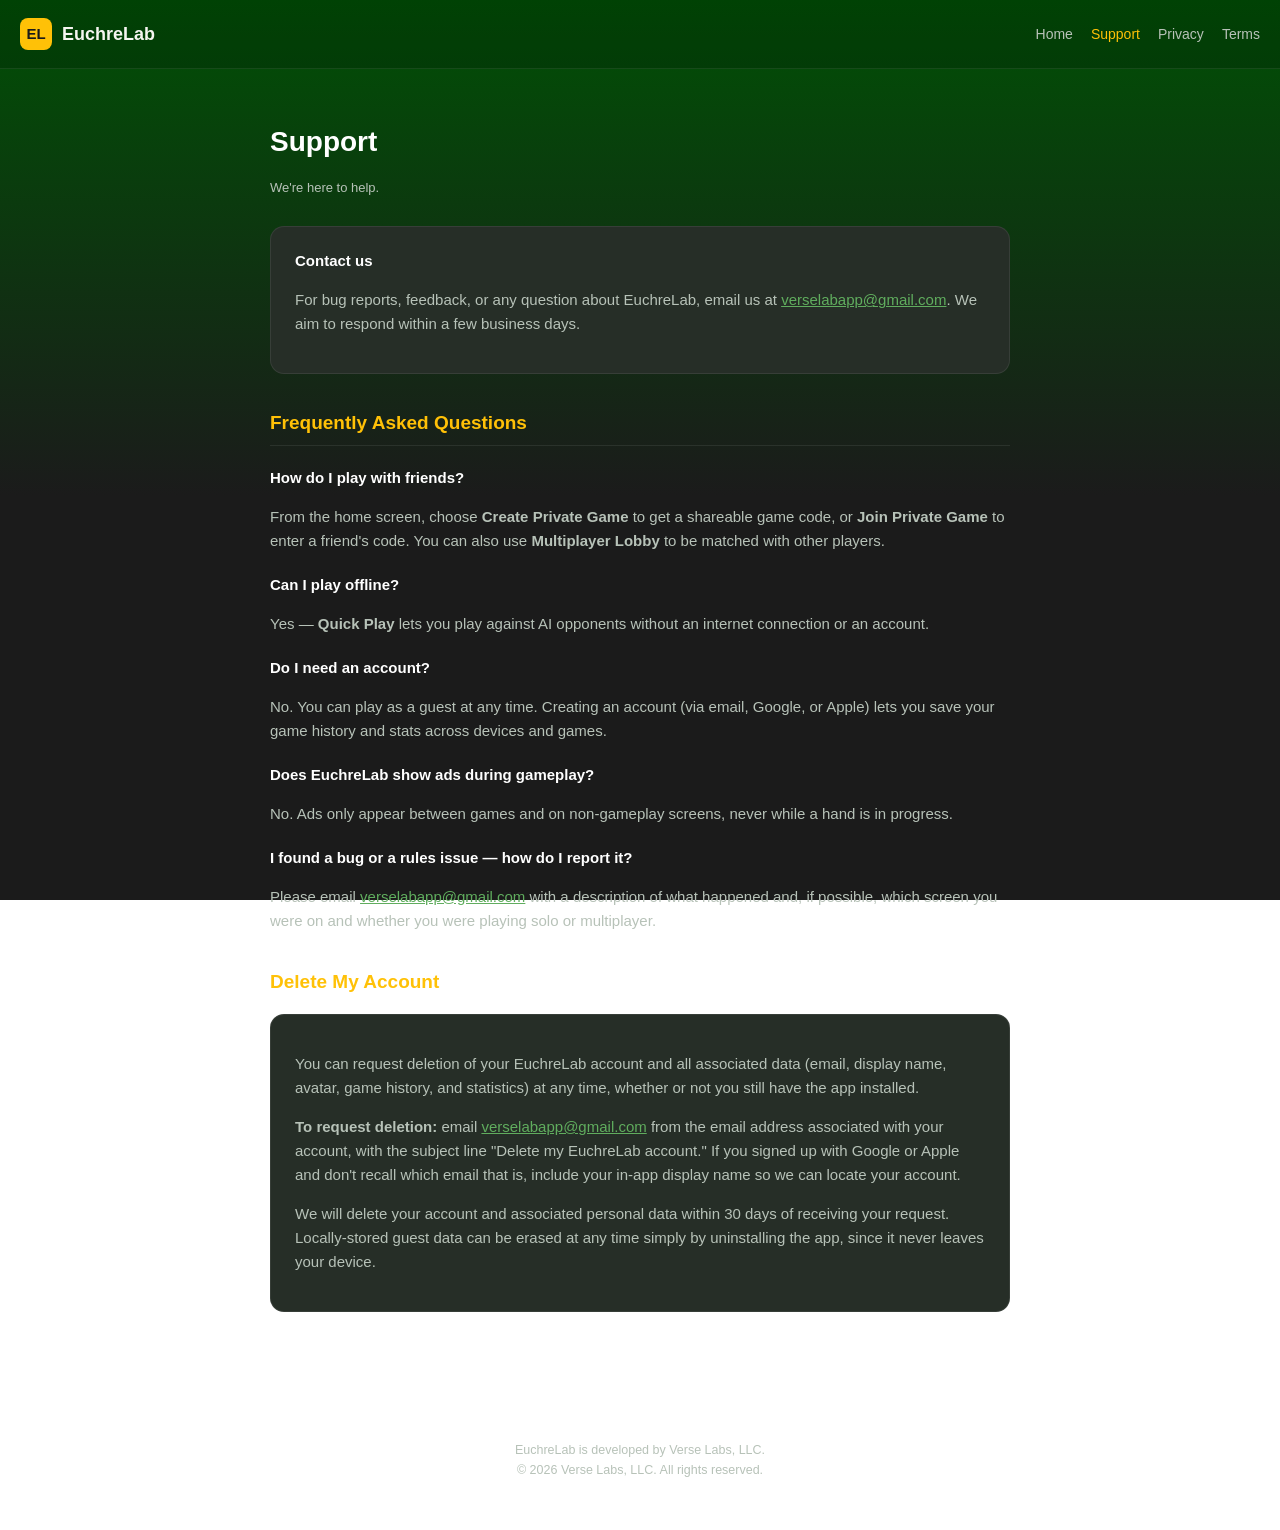
==== support.html @ ef9cb897 "Initial site: home, privacy policy, terms of service, support/account deletion Co-Authored-By: Claud" ====
<!DOCTYPE html>
<html lang="en">
<head>
<meta charset="UTF-8">
<meta name="viewport" content="width=device-width, initial-scale=1.0">
<title>Support — EuchreLab</title>
<meta name="description" content="EuchreLab support, FAQ, and account deletion requests.">
<link rel="stylesheet" href="style.css">
</head>
<body>
<header class="site">
  <a class="brand" href="index.html">
    <span class="logo-badge">EL</span>
    EuchreLab
  </a>
  <nav class="site">
    <a href="index.html">Home</a>
    <a href="support.html" class="active">Support</a>
    <a href="privacy.html">Privacy</a>
    <a href="terms.html">Terms</a>
  </nav>
</header>

<div class="wrap">
  <h1>Support</h1>
  <p class="updated">We're here to help.</p>

  <div class="card">
    <h3 style="margin-top:0;">Contact us</h3>
    <p>For bug reports, feedback, or any question about EuchreLab, email us at <a href="mailto:verselabapp@gmail.com">verselabapp@gmail.com</a>. We aim to respond within a few business days.</p>
  </div>

  <h2>Frequently Asked Questions</h2>

  <h3>How do I play with friends?</h3>
  <p>From the home screen, choose <strong>Create Private Game</strong> to get a shareable game code, or <strong>Join Private Game</strong> to enter a friend's code. You can also use <strong>Multiplayer Lobby</strong> to be matched with other players.</p>

  <h3>Can I play offline?</h3>
  <p>Yes — <strong>Quick Play</strong> lets you play against AI opponents without an internet connection or an account.</p>

  <h3>Do I need an account?</h3>
  <p>No. You can play as a guest at any time. Creating an account (via email, Google, or Apple) lets you save your game history and stats across devices and games.</p>

  <h3>Does EuchreLab show ads during gameplay?</h3>
  <p>No. Ads only appear between games and on non-gameplay screens, never while a hand is in progress.</p>

  <h3>I found a bug or a rules issue — how do I report it?</h3>
  <p>Please email <a href="mailto:verselabapp@gmail.com">verselabapp@gmail.com</a> with a description of what happened and, if possible, which screen you were on and whether you were playing solo or multiplayer.</p>

  <h2 id="delete-account">Delete My Account</h2>
  <div class="card">
    <p>You can request deletion of your EuchreLab account and all associated data (email, display name, avatar, game history, and statistics) at any time, whether or not you still have the app installed.</p>
    <p><strong>To request deletion:</strong> email <a href="mailto:verselabapp@gmail.com?subject=Delete%20my%20EuchreLab%20account">verselabapp@gmail.com</a> from the email address associated with your account, with the subject line "Delete my EuchreLab account." If you signed up with Google or Apple and don't recall which email that is, include your in-app display name so we can locate your account.</p>
    <p>We will delete your account and associated personal data within 30 days of receiving your request. Locally-stored guest data can be erased at any time simply by uninstalling the app, since it never leaves your device.</p>
  </div>
</div>

<footer class="site">
  EuchreLab is developed by Verse Labs, LLC.<br>
  &copy; 2026 Verse Labs, LLC. All rights reserved.
</footer>
</body>
</html>
---- style.css ----
:root {
  --primary-green: #2E7D32;
  --primary-green-light: #60AD5E;
  --primary-green-dark: #005005;
  --accent-gold: #FFC107;
  --accent-red: #D32F2F;
  --dark-surface: #1B1B1B;
  --surface-card: #262E27;
  --input-fill: #23291F;
  --text-primary: #F5F5F0;
  --text-muted: #B7C2B8;
}

* { box-sizing: border-box; }

html, body {
  margin: 0;
  padding: 0;
  background: linear-gradient(180deg, var(--primary-green-dark) 0%, var(--dark-surface) 55%);
  background-attachment: fixed;
  color: var(--text-primary);
  font-family: -apple-system, BlinkMacSystemFont, "Segoe UI", Roboto, Helvetica, Arial, sans-serif;
  line-height: 1.6;
}

.wrap {
  max-width: 780px;
  margin: 0 auto;
  padding: 32px 20px 80px;
}

header.site {
  display: flex;
  align-items: center;
  gap: 12px;
  padding: 18px 20px;
  border-bottom: 1px solid rgba(255,255,255,0.08);
  background: rgba(0,0,0,0.18);
}

header.site .brand {
  display: flex;
  align-items: center;
  gap: 10px;
  text-decoration: none;
  color: var(--text-primary);
  font-weight: 700;
  font-size: 18px;
}

header.site .logo-badge {
  width: 32px;
  height: 32px;
  border-radius: 8px;
  background: var(--accent-gold);
  color: #1a1a1a;
  display: flex;
  align-items: center;
  justify-content: center;
  font-weight: 800;
  font-size: 15px;
}

nav.site {
  margin-left: auto;
  display: flex;
  gap: 18px;
  font-size: 14px;
}

nav.site a {
  color: var(--text-muted);
  text-decoration: none;
}

nav.site a:hover, nav.site a.active {
  color: var(--accent-gold);
}

h1 {
  color: #fff;
  font-size: 28px;
  margin-bottom: 4px;
}

h2 {
  color: var(--accent-gold);
  font-size: 19px;
  margin-top: 34px;
  margin-bottom: 10px;
  border-bottom: 1px solid rgba(255,255,255,0.08);
  padding-bottom: 6px;
}

h3 {
  color: #fff;
  font-size: 15px;
  margin-top: 20px;
  margin-bottom: 6px;
}

p, li { color: var(--text-muted); font-size: 15px; }

a { color: var(--primary-green-light); }
a:hover { color: var(--accent-gold); }

.updated {
  color: var(--text-muted);
  font-size: 13px;
  margin-bottom: 28px;
}

.card {
  background: var(--surface-card);
  border: 1px solid rgba(255,255,255,0.08);
  border-radius: 14px;
  padding: 22px 24px;
  margin-bottom: 18px;
}

.hero {
  text-align: center;
  padding: 60px 20px 30px;
}

.hero .logo-badge-lg {
  width: 84px;
  height: 84px;
  margin: 0 auto 18px;
  border-radius: 20px;
  background: var(--accent-gold);
  color: #1a1a1a;
  display: flex;
  align-items: center;
  justify-content: center;
  font-weight: 800;
  font-size: 34px;
  box-shadow: 0 10px 30px rgba(0,0,0,0.4);
}

.hero h1 { font-size: 34px; }
.hero p.tagline { font-size: 17px; max-width: 520px; margin: 10px auto 0; }

.tiles {
  display: grid;
  grid-template-columns: repeat(auto-fit, minmax(200px, 1fr));
  gap: 14px;
  margin-top: 36px;
}

.tile {
  background: var(--surface-card);
  border: 1px solid rgba(255,255,255,0.1);
  border-radius: 12px;
  padding: 18px;
  text-decoration: none;
  display: block;
}

.tile h3 { margin-top: 0; color: var(--accent-gold); }
.tile p { margin-bottom: 0; font-size: 13.5px; }

.btn {
  display: inline-block;
  background: var(--primary-green);
  color: #fff;
  padding: 10px 20px;
  border-radius: 10px;
  text-decoration: none;
  font-weight: 600;
  font-size: 14px;
  border: 1px solid rgba(255,255,255,0.15);
}
.btn:hover { background: var(--primary-green-light); color: #fff; }

table { width: 100%; border-collapse: collapse; margin: 12px 0; }
th, td { text-align: left; padding: 8px 10px; border-bottom: 1px solid rgba(255,255,255,0.08); font-size: 14px; color: var(--text-muted); }
th { color: #fff; }

footer.site {
  text-align: center;
  color: var(--text-muted);
  font-size: 12.5px;
  padding: 30px 20px 50px;
}
footer.site a { color: var(--text-muted); }
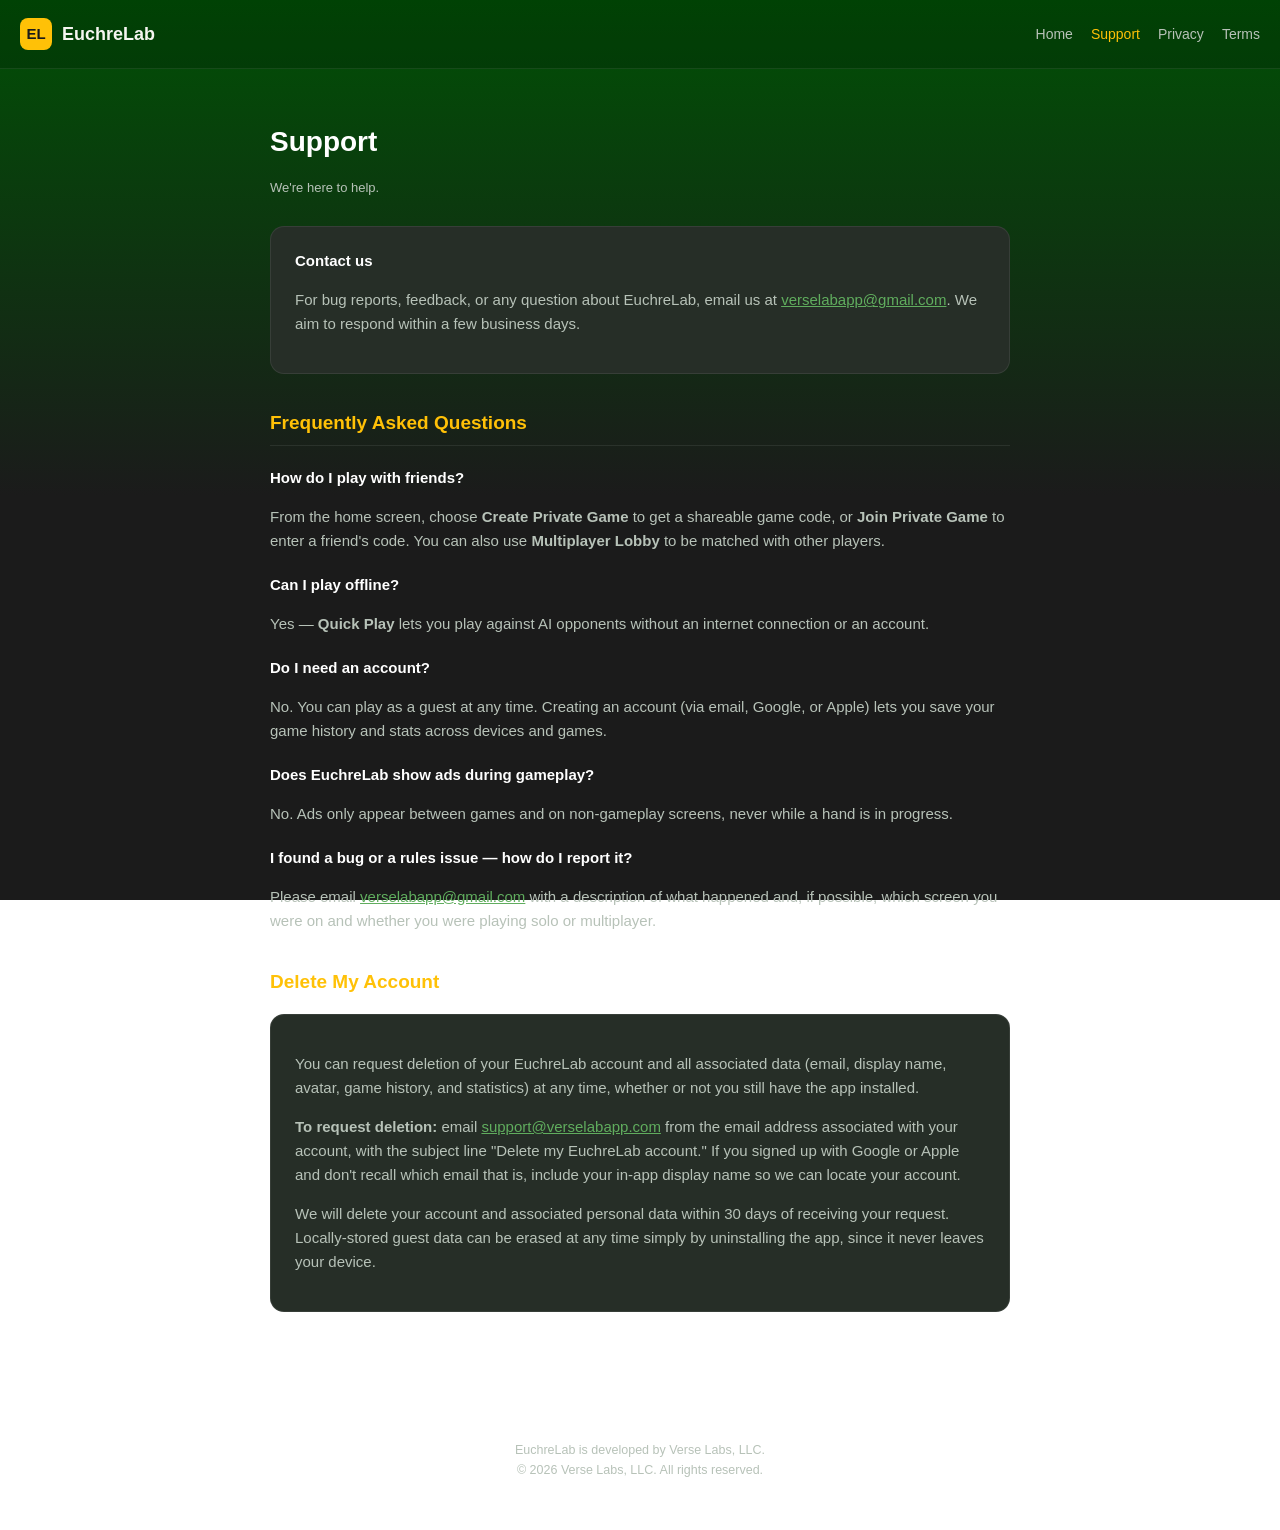
==== commit ed557ca0: "Use support@verselabapp.com for account deletion requests" ====
--- a/support.html
+++ b/support.html
@@ -50,7 +50,7 @@
   <h2 id="delete-account">Delete My Account</h2>
   <div class="card">
     <p>You can request deletion of your EuchreLab account and all associated data (email, display name, avatar, game history, and statistics) at any time, whether or not you still have the app installed.</p>
-    <p><strong>To request deletion:</strong> email <a href="mailto:verselabapp@gmail.com?subject=Delete%20my%20EuchreLab%20account">verselabapp@gmail.com</a> from the email address associated with your account, with the subject line "Delete my EuchreLab account." If you signed up with Google or Apple and don't recall which email that is, include your in-app display name so we can locate your account.</p>
+    <p><strong>To request deletion:</strong> email <a href="mailto:support@verselabapp.com?subject=Delete%20my%20EuchreLab%20account">support@verselabapp.com</a> from the email address associated with your account, with the subject line "Delete my EuchreLab account." If you signed up with Google or Apple and don't recall which email that is, include your in-app display name so we can locate your account.</p>
     <p>We will delete your account and associated personal data within 30 days of receiving your request. Locally-stored guest data can be erased at any time simply by uninstalling the app, since it never leaves your device.</p>
   </div>
 </div>
